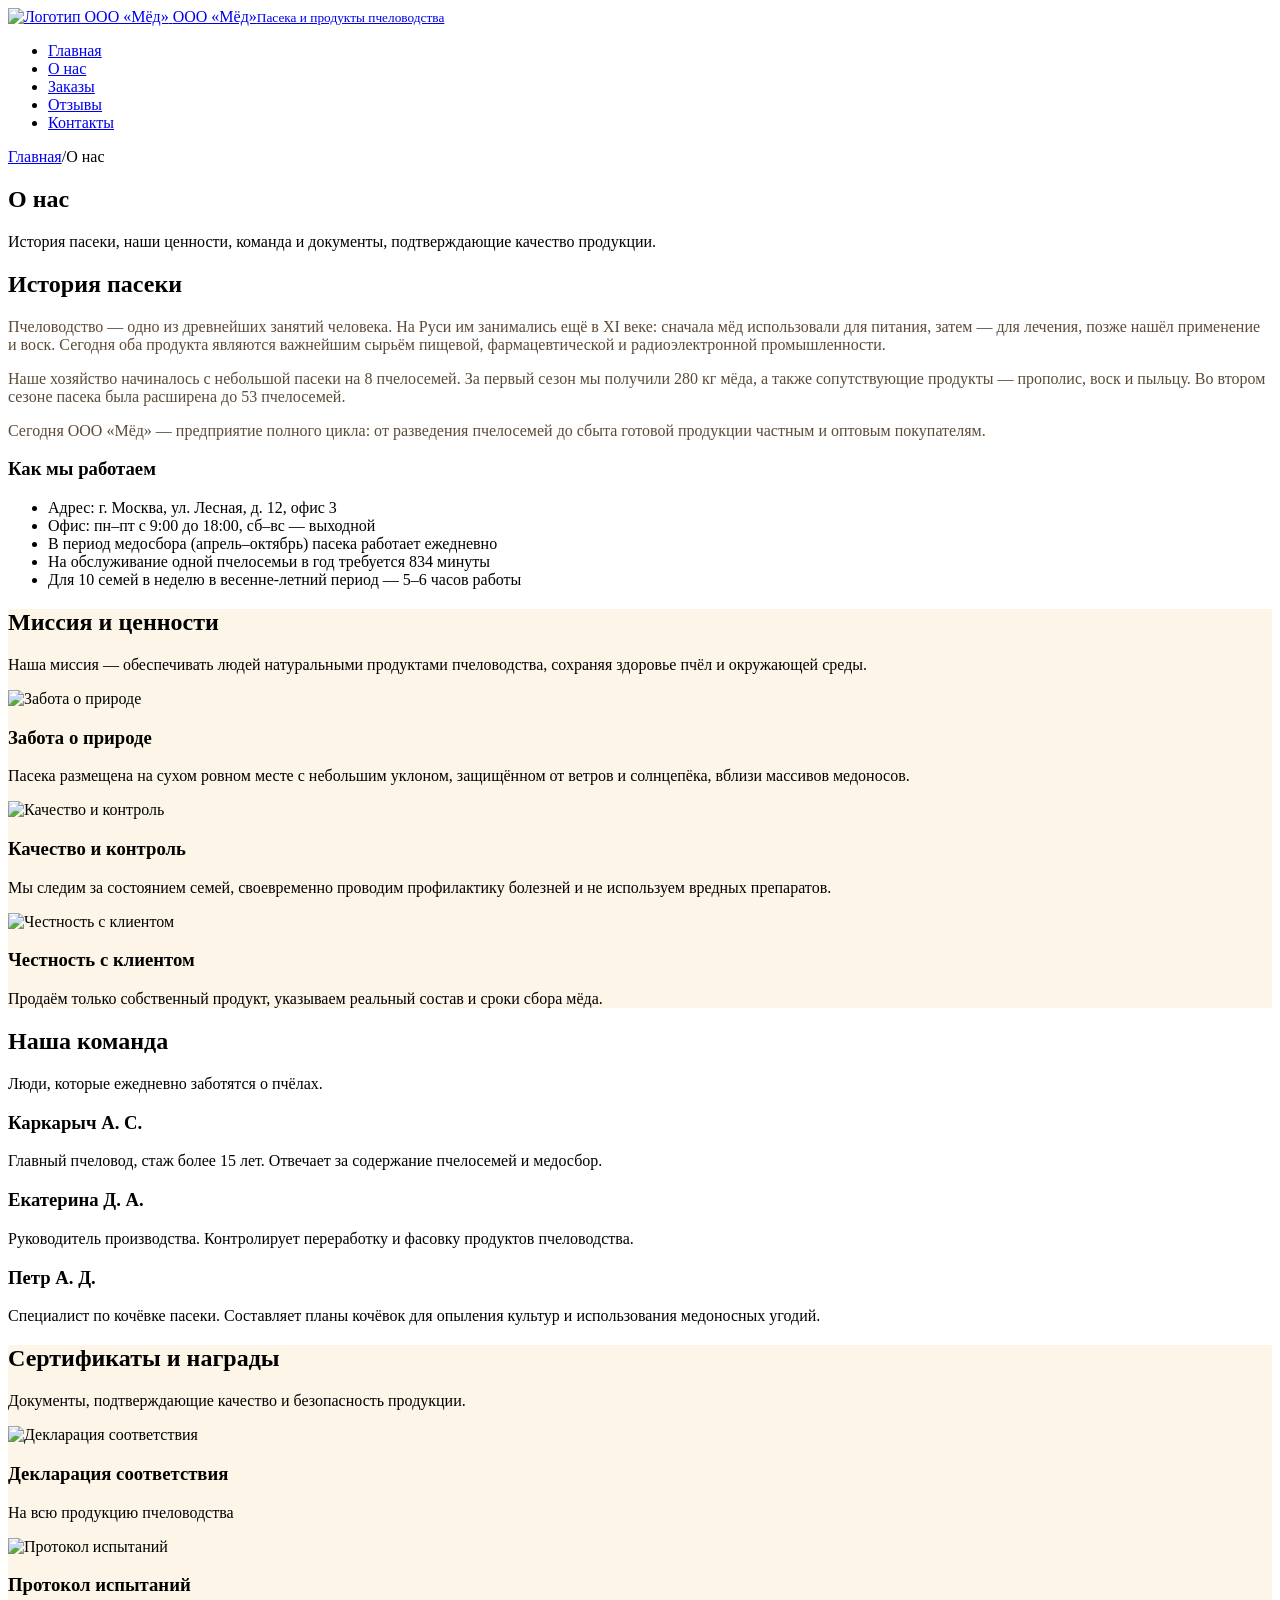
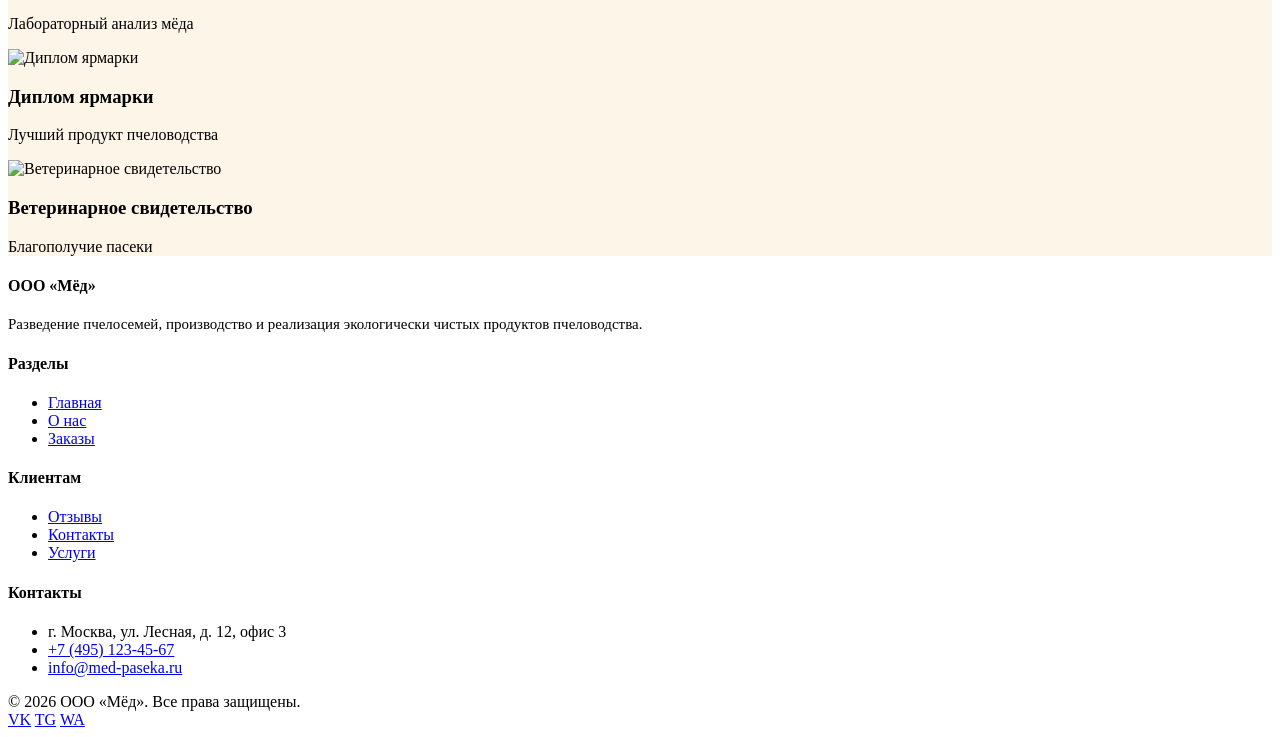
==== about.html @ 0ed99668 "Add files via upload" ====
<!DOCTYPE html>
<html lang="ru">
<head>
  <meta charset="UTF-8">
  <meta name="viewport" content="width=device-width, initial-scale=1.0">
  <title>О нас — ООО «Мёд»</title>
  <link rel="stylesheet" href="Style-css/Css.css">
</head>
<body>

<header class="site-header">
  <div class="container header-inner">
    <a href="index.html" class="logo">
      <img src="images/logo/Logo.jpg" alt="Логотип ООО «Мёд»" class="logo-icon">
      <span>ООО «Мёд»<small>Пасека и продукты пчеловодства</small></span>
    </a>
    <nav class="main-nav">
      <ul>
        <li><a href="index.html">Главная</a></li>
        <li><a href="about.html" class="active">О нас</a></li>
        <li><a href="orders.html">Заказы</a></li>
        <li><a href="reviews.html">Отзывы</a></li>
        <li><a href="contacts.html">Контакты</a></li>
      </ul>
    </nav>
  </div>
</header>

<div class="breadcrumbs">
  <div class="container">
    <a href="index.html">Главная</a><span class="sep">/</span><span>О нас</span>
  </div>
</div>

<main>

  <section class="page-head">
    <div class="container">
      <h1>О нас</h1>
      <p>История пасеки, наши ценности, команда и документы, подтверждающие качество продукции.</p>
    </div>
  </section>

  <section class="section">
    <div class="container">
      <div class="grid grid-2">
        <div>
          <h2 class="section-title">История пасеки</h2>
          <p style="color:#5c4b38;margin-bottom:16px;">
            Пчеловодство — одно из древнейших занятий человека. На Руси им занимались
            ещё в XI веке: сначала мёд использовали для питания, затем — для лечения,
            позже нашёл применение и воск. Сегодня оба продукта являются важнейшим
            сырьём пищевой, фармацевтической и радиоэлектронной промышленности.
          </p>
          <p style="color:#5c4b38;margin-bottom:16px;">
            Наше хозяйство начиналось с небольшой пасеки на 8 пчелосемей.
            За первый сезон мы получили 280 кг мёда, а также сопутствующие продукты —
            прополис, воск и пыльцу. Во втором сезоне пасека была расширена до 53 пчелосемей.
          </p>
          <p style="color:#5c4b38;">
            Сегодня ООО «Мёд» — предприятие полного цикла: от разведения пчелосемей
            до сбыта готовой продукции частным и оптовым покупателям.
          </p>
        </div>

        <div class="card">
          <h3>Как мы работаем</h3>
          <ul class="list-check" style="margin-top:12px;">
            <li>Адрес: г. Москва, ул. Лесная, д. 12, офис 3</li>
            <li>Офис: пн–пт с 9:00 до 18:00, сб–вс — выходной</li>
            <li>В период медосбора (апрель–октябрь) пасека работает ежедневно</li>
            <li>На обслуживание одной пчелосемьи в год требуется 834 минуты</li>
            <li>Для 10 семей в неделю в весенне-летний период — 5–6 часов работы</li>
          </ul>
        </div>
      </div>
    </div>
  </section>

  <section class="section" style="background:#fdf6e8;">
    <div class="container">
      <h2 class="section-title">Миссия и ценности</h2>
      <p class="section-sub">
        Наша миссия — обеспечивать людей натуральными продуктами пчеловодства,
        сохраняя здоровье пчёл и окружающей среды.
      </p>

      <div class="grid grid-3">
        <div class="card">
          <div class="feature-icon-1">
            <img src="images/about/Zabota-1.jpg" alt="Забота о природе" loading="lazy">
          </div>
          <h3>Забота о природе</h3>
          <p>Пасека размещена на сухом ровном месте с небольшим уклоном, защищённом от ветров и солнцепёка, вблизи массивов медоносов.</p>
        </div>
        <div class="card">
          <div class="feature-icon-1">
            <img src="images/about/control_cachestva-2.jpg" alt="Качество и контроль" loading="lazy">
          </div>
          <h3>Качество и контроль</h3>
          <p>Мы следим за состоянием семей, своевременно проводим профилактику болезней и не используем вредных препаратов.</p>
        </div>
        <div class="card">
          <div class="feature-icon-1">
            <img src="images/about/hectnost-3.jpg" alt="Честность с клиентом" loading="lazy">
          </div>
          <h3>Честность с клиентом</h3>
          <p>Продаём только собственный продукт, указываем реальный состав и сроки сбора мёда.</p>
        </div>
      </div>
    </div>
  </section>

  <section class="section">
    <div class="container">
      <h2 class="section-title">Наша команда</h2>
      <p class="section-sub">Люди, которые ежедневно заботятся о пчёлах.</p>

      <div class="grid grid-3">
        <div class="card">
          <h3>Каркарыч А. С.</h3>
          <p>Главный пчеловод, стаж более 15 лет. Отвечает за содержание пчелосемей и медосбор.</p>
        </div>
        <div class="card">
          <h3>Екатерина Д. А.</h3>
          <p>Руководитель производства. Контролирует переработку и фасовку продуктов пчеловодства.</p>
        </div>
        <div class="card">
          <h3>Петр А. Д.</h3>
          <p>Специалист по кочёвке пасеки. Составляет планы кочёвок для опыления культур и использования медоносных угодий.</p>
        </div>
      </div>
    </div>
  </section>

  <section class="section" style="background:#fdf6e8;">
    <div class="container">
      <h2 class="section-title">Сертификаты и награды</h2>
      <p class="section-sub">Документы, подтверждающие качество и безопасность продукции.</p>

      <div class="grid grid-4">
        <div class="card text-center">
          <div class="feature-icon-2" style="margin:0 auto 12px;">
            <img src="images/about/Sertifikat-4.jpg" alt="Декларация соответствия" loading="lazy">
          </div>
          <h3>Декларация соответствия</h3>
          <p>На всю продукцию пчеловодства</p>
        </div>
        <div class="card text-center">
          <div class="feature-icon-2" style="margin:0 auto 12px;">
            <img src="images/about/Protokol-5.jpg" alt="Протокол испытаний" loading="lazy">
          </div>
          <h3>Протокол испытаний</h3>
          <p>Лабораторный анализ мёда</p>
        </div>
        <div class="card text-center">
          <div class="feature-icon-2" style="margin:0 auto 12px;">
            <img src="images/about/Diplom-6.jpg" alt="Диплом ярмарки" loading="lazy">
          </div>
          <h3>Диплом ярмарки</h3>
          <p>Лучший продукт пчеловодства</p>
        </div>
        <div class="card text-center">
          <div class="feature-ico-2" style="margin:0 auto 12px;">
            <img src="images/about/Vet-svi-7.jpg" alt="Ветеринарное свидетельство" loading="lazy">
          </div>
          <h3>Ветеринарное свидетельство</h3>
          <p>Благополучие пасеки</p>
        </div>
      </div>
    </div>
  </section>

</main>

<footer class="site-footer">
  <div class="container">
    <div class="footer-grid">
      <div>
        <h4>ООО «Мёд»</h4>
        <p style="font-size:15px;">Разведение пчелосемей, производство и реализация экологически чистых продуктов пчеловодства.</p>
      </div>
      <div>
        <h4>Разделы</h4>
        <ul class="footer-links">
          <li><a href="index.html">Главная</a></li>
          <li><a href="about.html">О нас</a></li>
          <li><a href="orders.html">Заказы</a></li>
        </ul>
      </div>
      <div>
        <h4>Клиентам</h4>
        <ul class="footer-links">
          <li><a href="reviews.html">Отзывы</a></li>
          <li><a href="contacts.html">Контакты</a></li>
          <li><a href="orders.html">Услуги</a></li>
        </ul>
      </div>
      <div>
        <h4>Контакты</h4>
        <ul class="footer-links">
          <li>г. Москва, ул. Лесная, д. 12, офис 3</li>
          <li><a href="tel:+74951234567">+7 (495) 123-45-67</a></li>
          <li><a href="mailto:info@med-paseka.ru">info@med-paseka.ru</a></li>
        </ul>
      </div>
    </div>
    <div class="footer-bottom">
      <span>© 2026 ООО «Мёд». Все права защищены.</span>
      <div class="socials">
        <a href="#" title="ВКонтакте">VK</a>
        <a href="#" title="Telegram">TG</a>
        <a href="#" title="WhatsApp">WA</a>
      </div>
    </div>
  </div>
</footer>

</body>
</html>
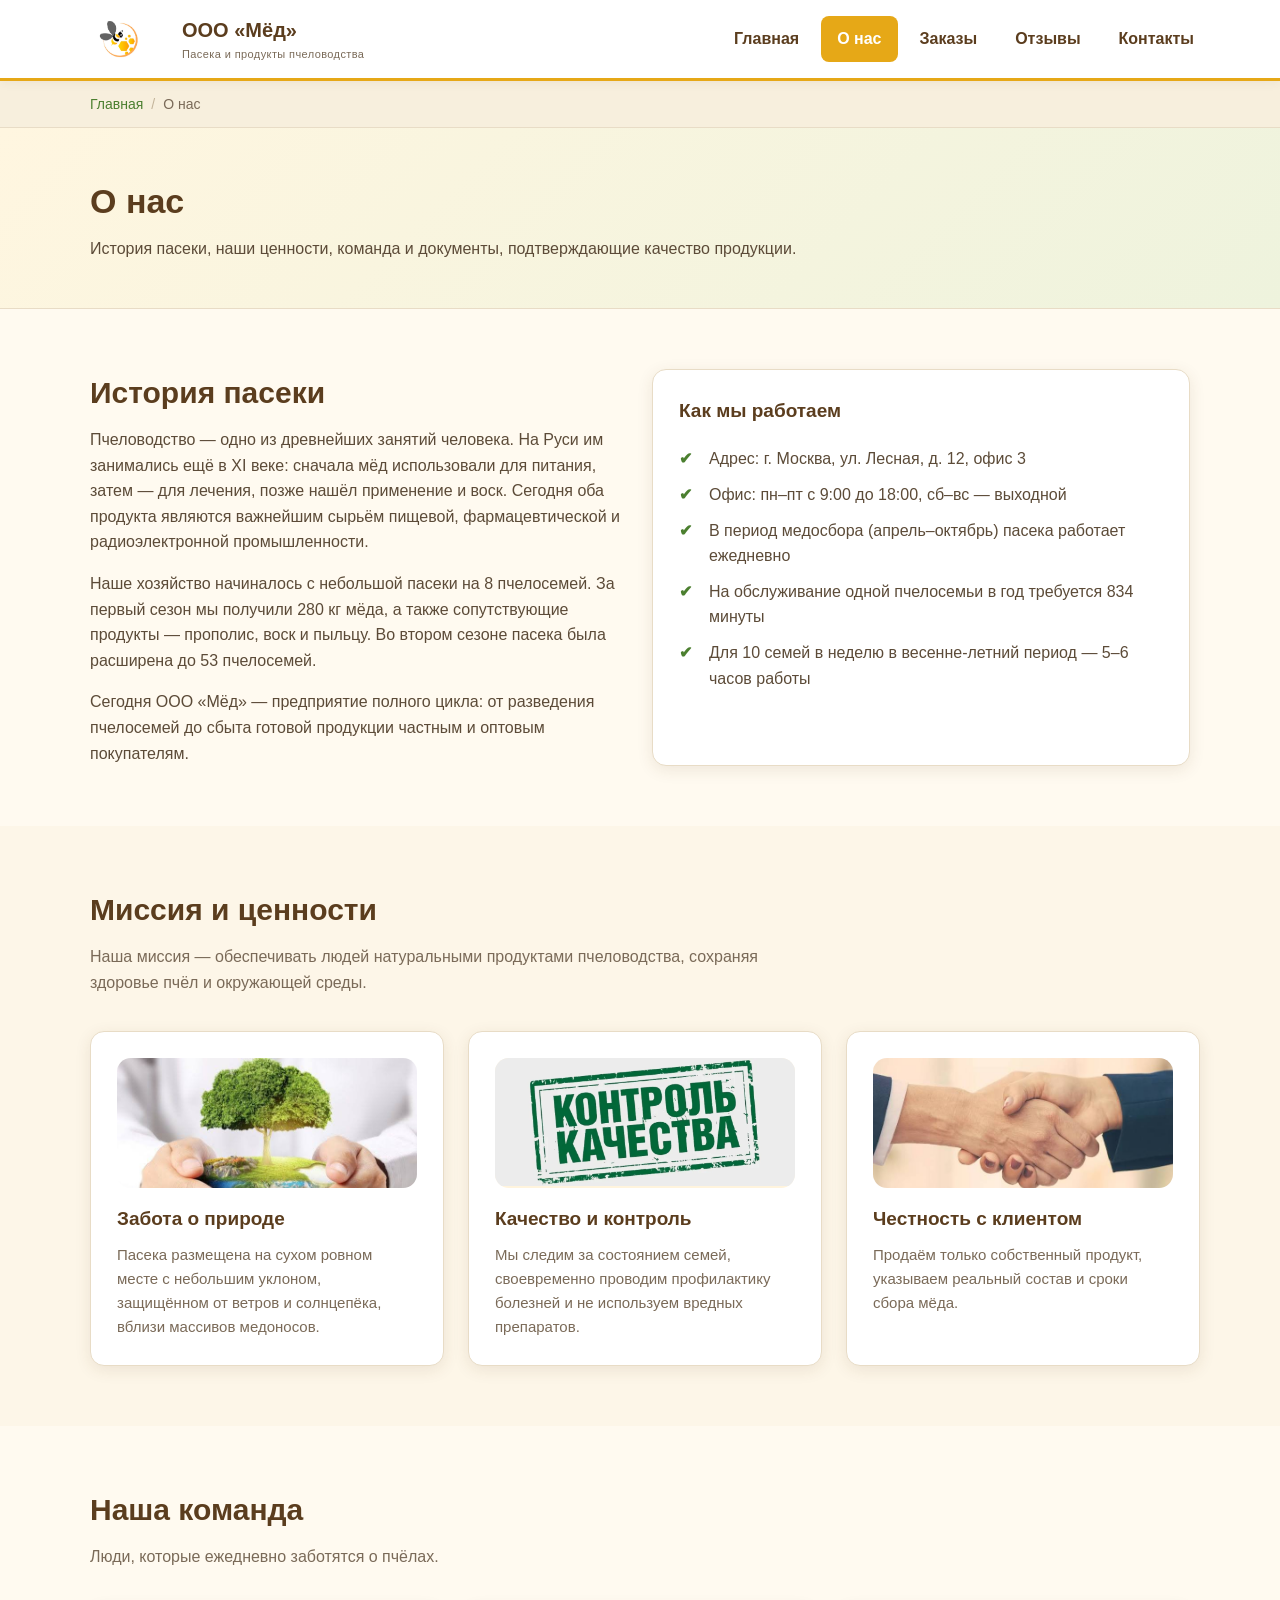
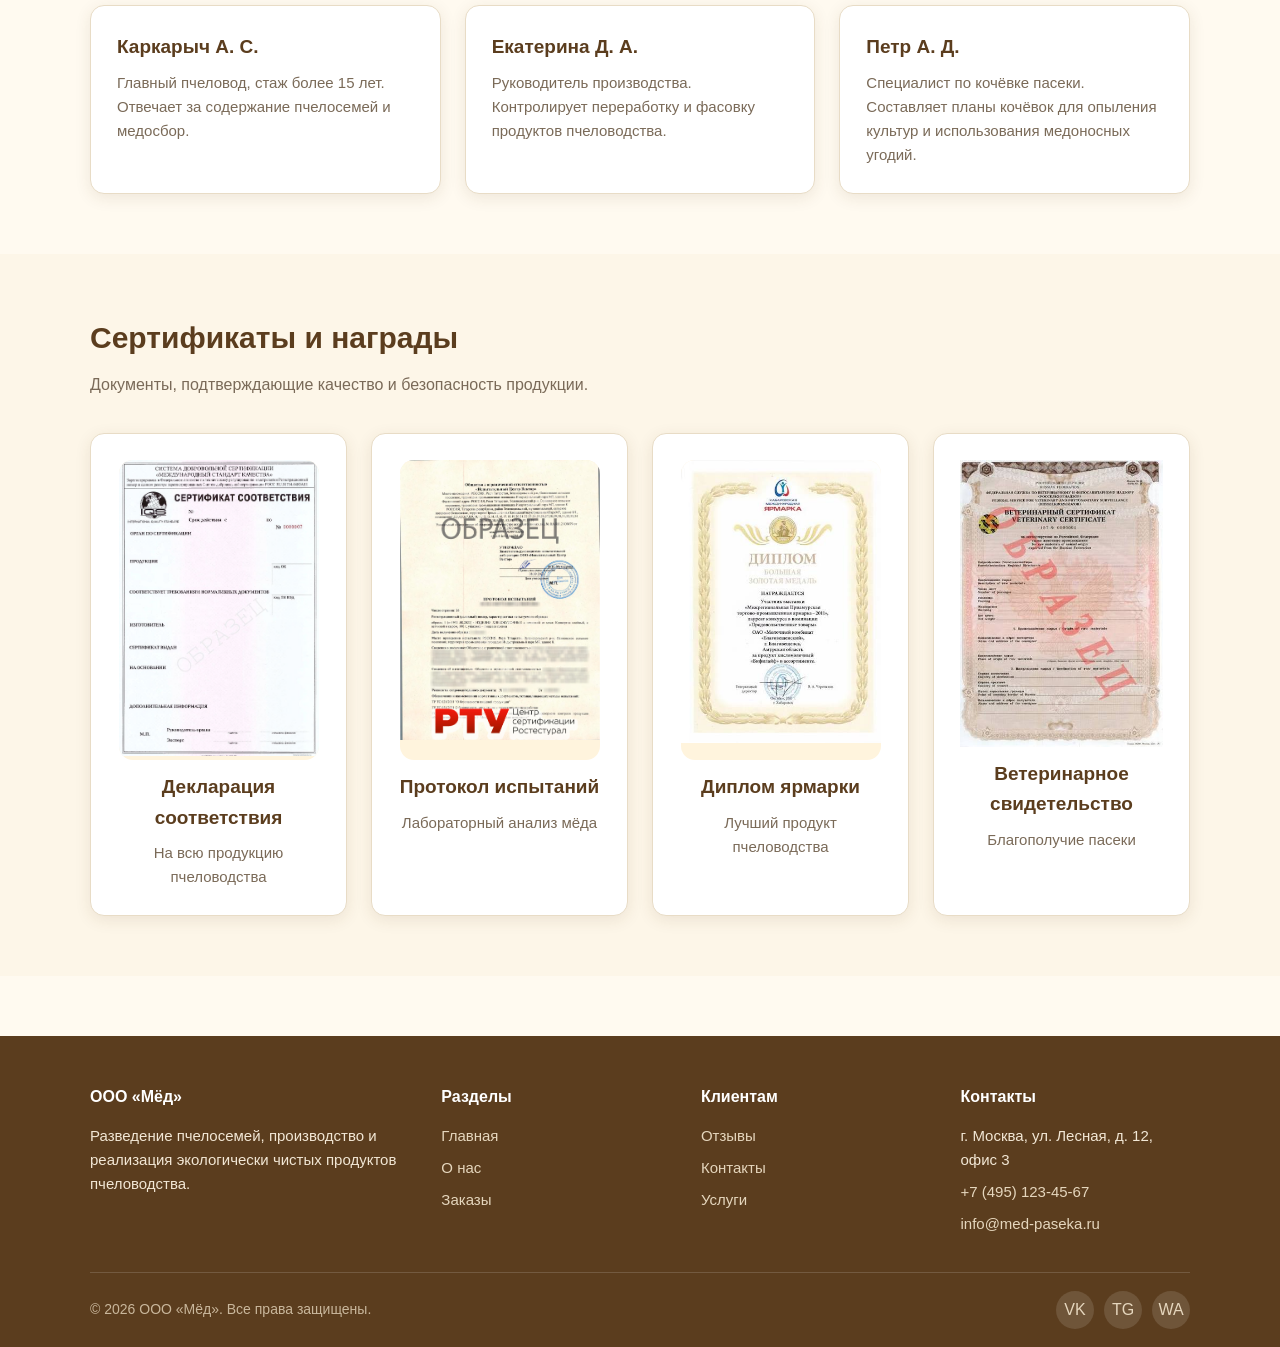
==== commit aa6ad3ee: "Update about.html" ====
--- a/about.html
+++ b/about.html
@@ -217,4 +217,4 @@
 </footer>
 
 </body>
-</html>+</html>
--- a/Style-css/Css.css
+++ b/Style-css/Css.css
@@ -0,0 +1,360 @@
+/* ================= ПЕРЕМЕННЫЕ И БАЗА ================= */
+:root{
+  --honey:#e6a817;
+  --honey-light:#ffd97a;
+  --honey-dark:#c1860a;
+  --green:#4b7f2f;
+  --green-dark:#35591f;
+  --brown:#5b3d1e;
+  --cream:#fffaf0;
+  --text:#33291f;
+  --muted:#7a6a58;
+  --border:#e8dcc6;
+  --radius:14px;
+  --shadow:0 4px 16px rgba(91,61,30,.10);
+  --shadow-hover:0 10px 26px rgba(91,61,30,.18);
+}
+
+*{margin:0;padding:0;box-sizing:border-box;}
+html{scroll-behavior:smooth;}
+body{
+  font-family:"Segoe UI",Tahoma,Geneva,Verdana,sans-serif;
+  background:var(--cream);
+  color:var(--text);
+  line-height:1.6;
+  font-size:16px;
+}
+img{max-width:100%;display:block;}
+a{color:inherit;text-decoration:none;}
+.container{max-width:1140px;margin:0 auto;padding:0 20px;}
+
+/* ================= ШАПКА И НАВИГАЦИЯ ================= */
+.site-header{
+  background:#fff;
+  border-bottom:3px solid var(--honey);
+  position:sticky;top:0;z-index:100;
+  box-shadow:0 2px 10px rgba(91,61,30,.06);
+}
+.header-inner{
+  display:flex;align-items:center;justify-content:space-between;
+  gap:20px;padding:14px 0;flex-wrap:wrap;
+}
+.logo{display:flex;align-items:center;gap:12px;font-weight:700;font-size:20px;color:var(--brown);}
+.logo-icon{
+  width:100px;
+  height:44px;
+  border-radius:50%;
+  object-fit:cover;
+  flex-shrink:0;
+}
+.logo small{display:block;font-size:11px;font-weight:400;color:var(--muted);letter-spacing:.4px;}
+
+.main-nav ul{display:flex;gap:6px;list-style:none;flex-wrap:wrap;}
+.main-nav a{
+  display:block;padding:10px 16px;border-radius:8px;
+  font-weight:600;color:var(--brown);transition:.25s;
+}
+.main-nav a:hover{background:#fff4dd;color:var(--honey-dark);}
+.main-nav a.active{background:var(--honey);color:#fff;}
+
+/* ================= КНОПКИ ================= */
+.btn{
+  display:inline-block;padding:14px 28px;border-radius:10px;
+  font-weight:700;font-size:16px;border:2px solid transparent;
+  cursor:pointer;transition:.25s;text-align:center;font-family:inherit;
+}
+.btn-primary{background:var(--honey);color:#fff;box-shadow:0 6px 16px rgba(230,168,23,.35);}
+.btn-primary:hover{background:var(--honey-dark);transform:translateY(-2px);}
+.btn-outline{border-color:var(--green);color:var(--green);}
+.btn-outline:hover{background:var(--green);color:#fff;transform:translateY(-2px);}
+.btn-green{background:var(--green);color:#fff;}
+.btn-green:hover{background:var(--green-dark);transform:translateY(-2px);}
+.btn-light{background:#fff;color:var(--green-dark);}
+.btn-light:hover{background:#fff4dd;transform:translateY(-2px);}
+.btn-block{display:block;width:100%;}
+
+/* ================= ГЛАВНЫЙ БАННЕР ================= */
+.hero{
+  background:linear-gradient(135deg,#fff6e0 0%,#fdf0cf 45%,#eef3dd 100%);
+  padding:70px 0;overflow:hidden;
+}
+.hero-inner{display:grid;grid-template-columns:1.15fr .85fr;gap:40px;align-items:center;}
+.hero h1{font-size:40px;line-height:1.2;color:var(--brown);margin-bottom:18px;}
+.hero h1 span{color:var(--honey-dark);}
+.hero p{font-size:17px;color:#5c4b38;margin-bottom:26px;max-width:560px;}
+.hero-actions{display:flex;gap:14px;flex-wrap:wrap;}
+
+.hero-art {
+  height: 280px;
+  border-radius: 24px;
+  overflow: hidden;
+  box-shadow: var(--shadow);
+}
+.hero-art img {
+  width: 100%;
+  height: 100%;
+  object-fit: cover;
+  display: block;
+}
+
+/* ================= СЕКЦИИ ================= */
+.section{padding:60px 0;}
+.section-title{font-size:30px;color:var(--brown);margin-bottom:10px;}
+.section-sub{color:var(--muted);margin-bottom:36px;max-width:720px;}
+.text-center{text-align:center;}
+.text-center .section-sub{margin-left:auto;margin-right:auto;}
+
+/* ================= ХЛЕБНЫЕ КРОШКИ ================= */
+.breadcrumbs{
+  background:#f7efdd;border-bottom:1px solid var(--border);
+  padding:12px 0;font-size:14px;color:var(--muted);
+}
+.breadcrumbs a{color:var(--green);}
+.breadcrumbs a:hover{text-decoration:underline;}
+.breadcrumbs .sep{margin:0 8px;color:#c3b49a;}
+
+/* ================= ЗАГОЛОВОК ВНУТРЕННЕЙ СТРАНИЦЫ ================= */
+.page-head{
+  background:linear-gradient(135deg,#fff6e0,#eef3dd);
+  padding:46px 0;border-bottom:1px solid var(--border);
+}
+.page-head h1{font-size:34px;color:var(--brown);margin-bottom:8px;}
+.page-head p{color:#5c4b38;max-width:780px;}
+
+/* ================= СЕТКИ ================= */
+.grid{display:grid;gap:24px;}
+.grid-4{grid-template-columns:repeat(4,1fr);}
+.grid-3{grid-template-columns:repeat(3,1fr);}
+.grid-2{grid-template-columns:repeat(2,1fr);}
+
+/* ================= КАРТОЧКИ ================= */
+.card{
+  background:#fff;border:1px solid var(--border);border-radius:var(--radius);
+  padding:26px;box-shadow:var(--shadow);transition:.25s;
+  display:flex;flex-direction:column;
+}
+.card:hover{box-shadow:var(--shadow-hover);transform:translateY(-4px);}
+.card h3{color:var(--brown);font-size:19px;margin-bottom:8px;}
+.card p{color:var(--muted);font-size:15px;}
+
+/* Иконка-картинка в карточке преимущества/сертификата */
+.feature-icon {
+  width: 200px;
+  height: 100px;
+  border-radius: 14px;
+  overflow: hidden;
+  margin-bottom: 16px;
+  flex-shrink: 0;
+  background: #fff4dd;
+  
+}
+.feature-icon-1 {
+  width: 300px;
+  height: 130px;
+  border-radius: 14px;
+  overflow: hidden;
+  margin-bottom: 16px;
+  flex-shrink: 0;
+  background: #fff4dd;
+}
+
+.feature-icon-2 {
+  width: 200px;
+  height: 300px;
+  border-radius: 14px;
+  overflow: hidden;
+  margin-bottom: 16px;
+  flex-shrink: 0;
+  background: #fff4dd;
+
+}
+  
+.feature-icon img {
+  width: 100%;
+  height: 100%;
+  object-fit: cover;
+  display: block;
+}
+/* Центрированный вариант иконки (в карточках «Сертификаты») */
+.card.text-center .feature-icon {
+  margin-left: auto;
+  margin-right: auto;
+}
+
+/* Карточка без иконки — заголовок сверху, аккуратные отступы */
+.card > h3:first-child { margin-top: 0; }
+
+/* ================= КАРТОЧКА ТОВАРА ================= */
+.product{
+  background:#fff;border:1px solid var(--border);border-radius:var(--radius);
+  overflow:hidden;box-shadow:var(--shadow);display:flex;flex-direction:column;transition:.25s;
+}
+.product:hover{transform:translateY(-4px);box-shadow:var(--shadow-hover);}
+.product-img {
+  height: 300px;
+  overflow: hidden;
+  background: linear-gradient(135deg,#fff2d2,#f7e3ae);
+}
+.product-img img {
+  width: 100%;
+  height: 100%;
+  object-fit: cover;
+  display: block;
+  transition: transform .35s;
+}
+.product:hover .product-img img { transform: scale(1.05); }
+.product-body{padding:18px 20px 22px;display:flex;flex-direction:column;gap:8px;flex:1;}
+.product-body h3{font-size:18px;color:var(--brown);}
+.product-body p{font-size:14px;color:var(--muted);flex:1;}
+.price{font-size:20px;font-weight:700;color:var(--honey-dark);}
+.badge{
+  display:inline-block;background:#eaf3e0;color:var(--green-dark);
+  font-size:12px;font-weight:700;padding:4px 10px;border-radius:20px;
+  text-transform:uppercase;letter-spacing:.4px;align-self:flex-start;
+}
+
+/* ================= ФОРМЫ ================= */
+.form-card{
+  background:#fff;border:1px solid var(--border);border-radius:var(--radius);
+  padding:28px;box-shadow:var(--shadow);
+}
+.form-row{display:grid;grid-template-columns:1fr 1fr;gap:18px;}
+.field{margin-bottom:18px;display:flex;flex-direction:column;gap:6px;}
+.field label{font-weight:600;font-size:14px;color:var(--brown);}
+.field input,.field select,.field textarea{
+  font-family:inherit;font-size:15px;padding:12px 14px;
+  border:1px solid var(--border);border-radius:10px;
+  background:#fffdf8;color:var(--text);transition:.2s;
+}
+.field input:focus,.field select:focus,.field textarea:focus{
+  outline:none;border-color:var(--honey);
+  box-shadow:0 0 0 3px rgba(230,168,23,.18);
+}
+.field textarea{resize:vertical;min-height:120px;}
+.hint{font-size:13px;color:var(--muted);}
+
+/* ================= СПИСКИ ================= */
+.list-check{list-style:none;display:flex;flex-direction:column;gap:10px;}
+.list-check li{position:relative;padding-left:30px;color:#5c4b38;}
+.list-check li::before{content:"✔";position:absolute;left:0;top:0;color:var(--green);font-weight:700;}
+
+/* ================= КОРЗИНА ================= */
+.cart-item{
+  display:flex;justify-content:space-between;align-items:center;gap:12px;
+  padding:12px 0;border-bottom:1px dashed var(--border);font-size:15px;
+}
+.cart-total{
+  display:flex;justify-content:space-between;font-weight:700;font-size:18px;
+  color:var(--brown);padding-top:14px;
+}
+
+/* ================= ОТЗЫВЫ ================= */
+.review{
+  background:#fff;border:1px solid var(--border);border-radius:var(--radius);
+  padding:24px;box-shadow:var(--shadow);
+}
+.review-head{display:flex;align-items:center;gap:14px;margin-bottom:12px;}
+.avatar {
+  width:48px;
+  height:48px;
+  border-radius:50%;
+  overflow:hidden;
+  flex:0 0 auto;
+  background:linear-gradient(135deg,var(--honey-light),var(--honey));
+  display:grid;
+  place-items:center;
+  font-weight:700;
+  color:#fff;
+  font-size:18px;
+}
+.avatar img {
+  width:100%;
+  height:100%;
+  object-fit:cover;
+  display:block;
+}
+.review-name{font-weight:700;color:var(--brown);}
+.review-date{font-size:13px;color:var(--muted);}
+.stars{color:var(--honey);font-size:18px;letter-spacing:2px;margin-bottom:10px;}
+.review p{color:#5c4b38;font-size:15px;}
+
+/* ================= КОНТАКТЫ ================= */
+.contact-list{list-style:none;display:flex;flex-direction:column;gap:18px;}
+.contact-list li{display:flex;gap:14px;align-items:flex-start;}
+.contact-ico {
+  width:44px;
+  height:44px;
+  border-radius:12px;
+  overflow:hidden;
+  flex:0 0 auto;
+  background:#fff4dd;
+  display:grid;
+  place-items:center;
+  font-size:20px;
+}
+.contact-ico img {
+  width:100%;
+  height:100%;
+  object-fit:cover;
+  display:block;
+}
+.contact-list strong{display:block;color:var(--brown);}
+.contact-list a{color:var(--green);}
+.contact-list a:hover{text-decoration:underline;}
+
+.map{
+  height:420px;border-radius:var(--radius);border:1px solid var(--border);
+  display:grid;place-items:center;text-align:center;;color:var(--muted);
+  background:repeating-linear-gradient(45deg,#f2ead8,#f2ead8 12px,#ece2cc 12px,#ece2cc 24px);
+}
+.map iframe{width:105%;height:450px;border:0;border-radius:var(--radius);}
+
+/* ================= CTA-БЛОК ================= */
+.cta{
+  background:linear-gradient(135deg,var(--green),var(--green-dark));
+  color:#fff;border-radius:var(--radius);padding:40px;
+  display:flex;justify-content:space-between;align-items:center;
+  gap:24px;flex-wrap:wrap;
+}
+.cta h2{font-size:26px;margin-bottom:6px;}
+.cta p{color:#dfeccf;}
+
+/* ================= ПОДВАЛ ================= */
+.site-footer{background:var(--brown);color:#f2e7d5;margin-top:60px;padding:48px 0 0;}
+.footer-grid{display:grid;grid-template-columns:1.4fr 1fr 1fr 1fr;gap:30px;}
+.site-footer h4{color:#fff;font-size:16px;margin-bottom:14px;}
+.site-footer a{color:#e5d6bd;}
+.site-footer a:hover{color:var(--honey-light);}
+.footer-links{list-style:none;display:flex;flex-direction:column;gap:8px;font-size:15px;}
+.footer-bottom{
+  border-top:1px solid rgba(255,255,255,.15);margin-top:36px;padding:18px 0;
+  font-size:14px;color:#c9b79c;display:flex;justify-content:space-between;
+  gap:10px;flex-wrap:wrap;align-items:center;
+}
+.socials{display:flex;gap:10px;}
+.socials a{
+  width:38px;height:38px;border-radius:50%;background:rgba(255,255,255,.12);
+  display:grid;place-items:center;font-size:16px;transition:.25s;
+}
+.socials a:hover{background:var(--honey);}
+
+/* ================= АДАПТИВНОСТЬ ================= */
+@media (max-width:980px){
+  .hero-inner{grid-template-columns:1fr;}
+  .hero-art{height:220px;}
+  .grid-4{grid-template-columns:repeat(2,1fr);}
+  .grid-3{grid-template-columns:repeat(2,1fr);}
+  .footer-grid{grid-template-columns:1fr 1fr;}
+}
+@media (max-width:640px){
+  .grid-4,.grid-3,.grid-2,.form-row{grid-template-columns:1fr;}
+  .hero h1{font-size:30px;}
+  .section{padding:40px 0;}
+  .section-title{font-size:24px;}
+  .page-head h1{font-size:26px;}
+  .main-nav a{padding:8px 10px;font-size:14px;}
+  .header-inner{justify-content:center;text-align:center;}
+  .footer-grid{grid-template-columns:1fr;}
+  .cta{padding:28px;text-align:center;justify-content:center;}
+  .product-img{height:220px;}
+}
